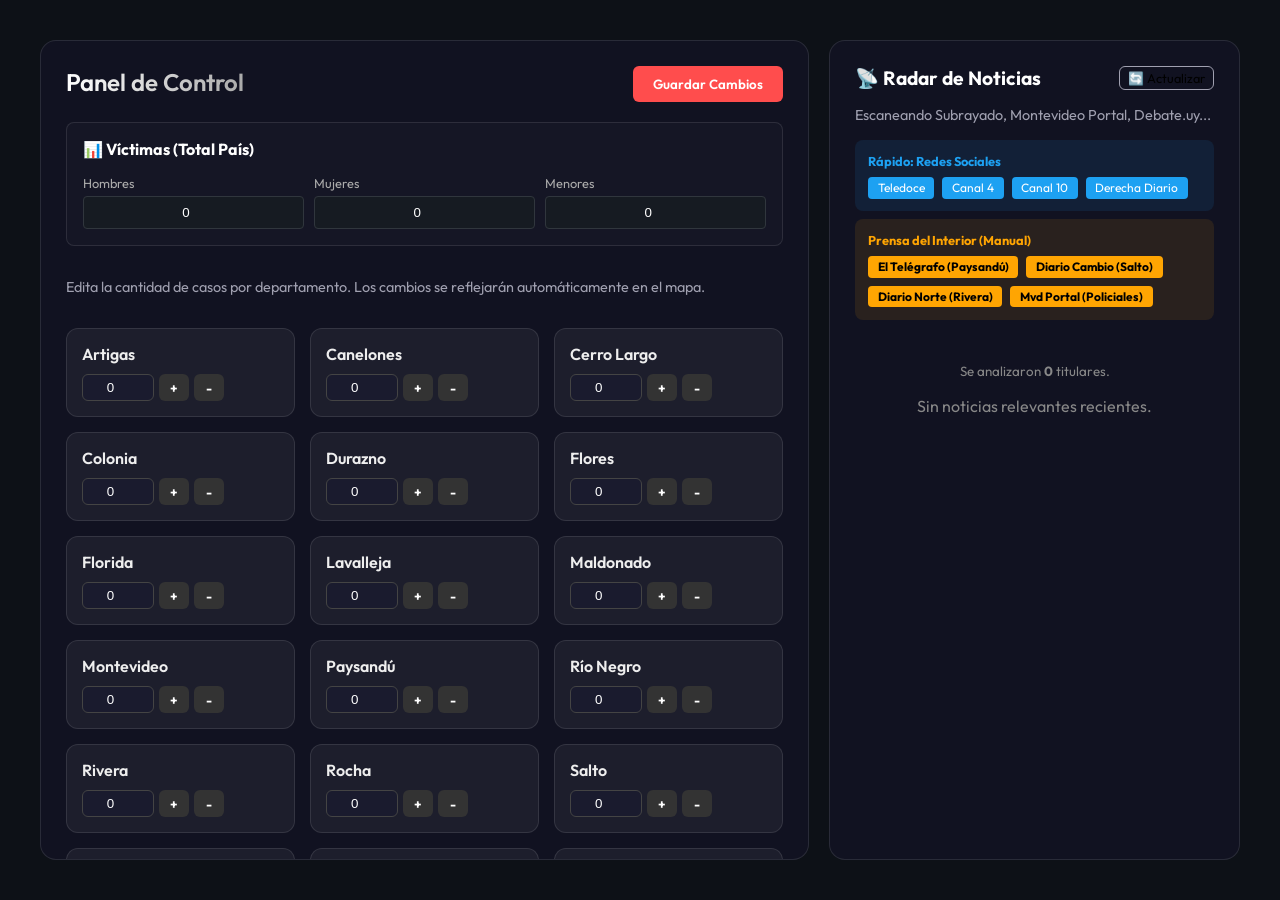
==== admin.html @ d65270fd "Add files via upload" ====
<!DOCTYPE html>
<html lang="es">

<head>
    <meta charset="UTF-8">
    <meta name="viewport" content="width=device-width, initial-scale=1.0">
    <title>Admin - Mapa Uruguay</title>
    <link href="https://fonts.googleapis.com/css2?family=Outfit:wght@300;400;600&display=swap" rel="stylesheet">
    <link rel="stylesheet" href="style.css">
    <style>
        body {
            background-color: #0d1117;
        }
    </style>
</head>

<body>
    <div class="admin-container">
        <!-- Columna Izquierda: Controles Manuales -->
        <div class="controls-section">
            <div class="admin-header">
                <h1>Panel de Control</h1>
                <button class="save-btn" onclick="saveAll()">Guardar Cambios</button>
            </div>

            <!-- Demografía -->
            <div
                style="margin-bottom: 2rem; border:1px solid rgba(255,255,255,0.1); padding:1rem; border-radius:8px; background:rgba(255,255,255,0.02);">
                <h3 style="margin-top:0; font-size:1rem; color:#fff;">📊 Víctimas (Total País)</h3>
                <div style="display:grid; grid-template-columns: 1fr 1fr 1fr; gap:10px;">
                    <div>
                        <label style="display:block; font-size:0.8rem; color:#aaa; margin-bottom:5px;">Hombres</label>
                        <input type="number" id="demo-men" value="0"
                            style="width:100%; box-sizing:border-box; padding:8px; background:#161b22; border:1px solid #30363d; color:white; border-radius:4px;">
                    </div>
                    <div>
                        <label style="display:block; font-size:0.8rem; color:#aaa; margin-bottom:5px;">Mujeres</label>
                        <input type="number" id="demo-women" value="0"
                            style="width:100%; box-sizing:border-box; padding:8px; background:#161b22; border:1px solid #30363d; color:white; border-radius:4px;">
                    </div>
                    <div>
                        <label style="display:block; font-size:0.8rem; color:#aaa; margin-bottom:5px;">Menores</label>
                        <input type="number" id="demo-minors" value="0"
                            style="width:100%; box-sizing:border-box; padding:8px; background:#161b22; border:1px solid #30363d; color:white; border-radius:4px;">
                    </div>
                </div>
            </div>

            <p class="subtitle" style="margin-bottom: 2rem;">Edita la cantidad de casos por departamento. Los cambios se
                reflejarán automáticamente en el mapa.</p>

            <div id="departments-grid" class="admin-grid">
                <!-- Items injected by JS -->
            </div>
        </div>

        <!-- Columna Derecha: Feed de Noticias en Vivo -->
        <div class="news-section">
            <div style="display:flex; justify-content:space-between; align-items:center; margin-bottom:1rem;">
                <h2 style="margin:0; font-size:1.2rem; color: #fff;">📡 Radar de Noticias</h2>
                <button onclick="fetchNews()"
                    style="background:transparent; border:1px solid var(--text-secondary); padding:0.2rem 0.5rem; font-size:0.8rem;">🔄
                    Actualizar</button>
            </div>
            <p class="subtitle" style="margin-bottom:1rem;">Escaneando Subrayado, Montevideo Portal, Debate.uy...</p>

            <div id="loading-feed" style="text-align: center; color: var(--text-secondary);">
                Buscando noticias recientes...
            </div>

            <div id="news-feed" class="news-feed-container">
                <!-- Noticias inyectadas aquí -->
            </div>
        </div>
    </div>

    <script src="admin.js"></script>
</body>

</html>
---- style.css ----
/* ====== BASE STYLES ====== */
:root {
    --bg-dark: #0a0b1e;
    --text-primary: #ffffff;
    --text-secondary: #a0a0b0;
    --accent: #ff4d4d;
    --glass-bg: rgba(255, 255, 255, 0.05);
    --glass-border: rgba(255, 255, 255, 0.1);
    --card-bg: rgba(20, 20, 40, 0.6);
}

body {
    margin: 0;
    padding: 0;
    background-color: var(--bg-dark);
    font-family: 'Outfit', sans-serif;
    color: var(--text-primary);
    overflow-x: hidden;
    /* Evitar scroll horizontal */
}

a {
    color: var(--accent);
    text-decoration: none;
}

/* ====== SCROLLBAR CUSTOMIZATION ====== */
::-webkit-scrollbar {
    width: 8px;
}

::-webkit-scrollbar-track {
    background: #0a0b1e;
}

::-webkit-scrollbar-thumb {
    background: #333;
    border-radius: 4px;
}

::-webkit-scrollbar-thumb:hover {
    background: #555;
}

/* ====== PUBLIC MAP UI ====== */
#map {
    width: 100vw;
    height: 100vh;
    z-index: 1;
}

.glass-panel {
    background: var(--glass-bg);
    backdrop-filter: blur(12px);
    -webkit-backdrop-filter: blur(12px);
    border: 1px solid var(--glass-border);
    border-radius: 16px;
    padding: 20px;
    box-shadow: 0 8px 32px 0 rgba(0, 0, 0, 0.37);
}

.hud-container {
    position: absolute;
    top: 20px;
    left: 20px;
    width: 300px;
    z-index: 1000;
}

h1 {
    font-size: 1.5rem;
    margin: 0 0 5px 0;
    font-weight: 600;
    background: linear-gradient(90deg, #fff, #aaa);
    -webkit-background-clip: text;
    background-clip: text;
    color: transparent;
}

.subtitle {
    font-size: 0.9rem;
    color: var(--text-secondary);
    margin: 0 0 20px 0;
}

.stats-row {
    display: flex;
    justify-content: space-between;
    margin-bottom: 20px;
}

.stat-item {
    display: flex;
    flex-direction: column;
}

.stat-value {
    font-size: 2rem;
    font-weight: 700;
    color: var(--accent);
}

.stat-label {
    font-size: 0.8rem;
    color: var(--text-secondary);
    text-transform: uppercase;
    letter-spacing: 1px;
}

/* RIGHT PANELS (Ranking + Demographics) */
.right-panel-container {
    position: absolute;
    top: 20px;
    right: 20px;
    width: 240px;
    max-height: 90vh;
    display: flex;
    flex-direction: column;
    gap: 15px;
    z-index: 1000;
}

.ranking-panel,
.demographics-panel {
    width: 100%;
    padding: 15px;
    box-sizing: border-box;
    max-height: 50vh;
    overflow-y: auto;
}

.ranking-item {
    display: flex;
    justify-content: space-between;
    align-items: center;
    padding: 8px 0;
    border-bottom: 1px solid rgba(255, 255, 255, 0.05);
    font-size: 0.9rem;
}

.ranking-item:last-child {
    border-bottom: none;
}

.rank-number {
    font-weight: bold;
    color: var(--accent);
    background: rgba(255, 77, 77, 0.1);
    padding: 2px 8px;
    border-radius: 12px;
    font-size: 0.8rem;
}

.rank-name {
    flex-grow: 1;
    margin-left: 10px;
    color: #ddd;
}

.demo-grid {
    display: flex;
    flex-direction: column;
    gap: 10px;
}

.demo-item {
    display: flex;
    justify-content: space-between;
    align-items: center;
    background: rgba(255, 255, 255, 0.03);
    padding: 8px 10px;
    border-radius: 8px;
}

.demo-label {
    font-size: 0.9rem;
    color: var(--text-secondary);
}

.demo-value {
    font-weight: bold;
    color: #fff;
}

.legend {
    margin-top: 10px;
}

.gradient-bar {
    height: 8px;
    background: linear-gradient(90deg, #3b82f6, #f97316, #ef4444);
    border-radius: 4px;
    margin-bottom: 5px;
}

.legend-labels {
    display: flex;
    justify-content: space-between;
    font-size: 0.8rem;
    color: var(--text-secondary);
}

.custom-tooltip {
    position: absolute;
    background: rgba(10, 11, 30, 0.9);
    border: 1px solid var(--glass-border);
    padding: 10px 15px;
    border-radius: 8px;
    color: #fff;
    pointer-events: none;
    z-index: 2000;
    font-size: 0.9rem;
    box-shadow: 0 4px 15px rgba(0, 0, 0, 0.5);
    white-space: nowrap;
}

.dept-label {
    background: transparent;
    border: none;
    box-shadow: none;
    color: rgba(255, 255, 255, 0.7);
    font-family: 'Outfit', sans-serif;
    font-size: 10px;
    font-weight: 600;
    text-shadow: 0 0 3px #000;
    text-align: center;
    pointer-events: none;
}

/* ====== ADMIN PANEL STYLES ====== */
.admin-container {
    display: flex;
    gap: 20px;
    max-width: 1200px;
    margin: 40px auto;
    padding: 0 20px;
    height: calc(100vh - 80px);
    /* Full height minus margins */
}

.controls-section {
    flex: 2;
    background: var(--card-bg);
    border: 1px solid var(--glass-border);
    border-radius: 16px;
    padding: 25px;
    overflow-y: auto;
}

.news-section {
    flex: 1;
    background: var(--card-bg);
    border: 1px solid var(--glass-border);
    border-radius: 16px;
    padding: 25px;
    display: flex;
    flex-direction: column;
    overflow-y: auto;
}

.admin-header {
    display: flex;
    justify-content: space-between;
    align-items: center;
    margin-bottom: 20px;
}

.admin-grid {
    display: grid;
    grid-template-columns: repeat(auto-fill, minmax(200px, 1fr));
    gap: 15px;
}

.dept-card {
    background: rgba(255, 255, 255, 0.05);
    border: 1px solid rgba(255, 255, 255, 0.1);
    padding: 15px;
    border-radius: 12px;
    display: flex;
    flex-direction: column;
    justify-content: space-between;
    transition: transform 0.2s;
}

.dept-card:hover {
    transform: translateY(-2px);
    border-color: rgba(255, 255, 255, 0.2);
}

.dept-name {
    font-weight: 600;
    margin-bottom: 10px;
    display: block;
    color: #eee;
}

.input-group {
    display: flex;
    gap: 5px;
}

/* Inputs & Buttons */
input[type="number"] {
    background: #1a1b2e;
    border: 1px solid #444;
    color: #fff;
    padding: 5px;
    border-radius: 6px;
    width: 60px;
    text-align: center;
}

button {
    cursor: pointer;
    font-family: inherit;
    border: none;
    border-radius: 6px;
    transition: all 0.2s;
}

.input-group button {
    background: #333;
    color: #fff;
    width: 30px;
    font-weight: bold;
}

.input-group button:hover {
    background: #555;
}

.save-btn {
    background: var(--accent);
    color: white;
    padding: 10px 20px;
    font-weight: 600;
}

.save-btn:hover {
    background: #ff3333;
    box-shadow: 0 0 10px rgba(255, 77, 77, 0.4);
}

.confirm-btn {
    background: #3b82f6;
    color: white;
    padding: 4px 10px;
    font-size: 0.8rem;
}

.confirm-btn:hover {
    background: #2563eb;
}

/* News Feed Items */
.news-item {
    background: rgba(0, 0, 0, 0.2);
    border-left: 3px solid #555;
    padding: 12px;
    margin-bottom: 12px;
    border-radius: 0 8px 8px 0;
}

.news-source {
    font-size: 0.7rem;
    text-transform: uppercase;
    color: var(--accent);
    font-weight: bold;
    margin-right: 10px;
}

.news-date {
    font-size: 0.75rem;
    color: #777;
}

.news-title {
    margin-top: 5px;
    font-size: 0.95rem;
    line-height: 1.4;
}

.news-title a:hover {
    text-decoration: underline;
}

.suggested-action {
    margin-top: 10px;
    background: rgba(59, 130, 246, 0.1);
    border: 1px solid rgba(59, 130, 246, 0.3);
    padding: 8px;
    border-radius: 6px;
    display: flex;
    justify-content: space-between;
    align-items: center;
}


/* ====== MOBILE RESPONSIVE ====== */
@media (max-width: 768px) {

    /* HUD moves to top-left with minimal padding */
    .hud-container {
        width: auto;
        left: 10px;
        right: 10px;
        top: 10px;
        padding: 0;
        pointer-events: none;
        /* Let clicks pass through container to map */
    }

    .hud-container .glass-panel {
        padding: 10px 15px;
        pointer-events: auto;
        /* Re-enable pointer events for the panel itself */
    }

    .hud-container h1 {
        font-size: 1.1rem;
    }

    .hud-container .subtitle {
        margin-bottom: 5px;
        font-size: 0.75rem;
    }

    .hud-container .stats-row {
        margin-bottom: 5px;
    }

    .hud-container .stat-value {
        font-size: 1.2rem;
    }

    .hud-container .stat-label {
        font-size: 0.6rem;
    }

    /* Legend Compact */
    .legend {
        display: flex;
        align-items: center;
        gap: 10px;
        margin-top: 5px;
    }

    .gradient-bar {
        width: 80px;
        margin-bottom: 0;
    }

    .legend-labels {
        display: none;
    }

    /* Right Panel moves to Bottom Drawer */
    .right-panel-container {
        width: auto;
        left: 10px;
        right: 10px;
        top: auto;
        bottom: 20px;
        flex-direction: row;
        /* Stack horizontally if possible */
        gap: 10px;
        max-height: 35vh;
        pointer-events: none;
    }

    .ranking-panel,
    .demographics-panel {
        flex: 1;
        font-size: 0.8rem;
        padding: 10px;
        pointer-events: auto;
        background: rgba(10, 11, 30, 0.85);
        /* Slightly more opaque for readability */
    }

    .ranking-panel h3,
    .demographics-panel h3 {
        font-size: 0.8rem;
        margin-bottom: 5px;
        padding-bottom: 5px;
    }

    /* Make Admin Panel Single Column */
    .admin-container {
        flex-direction: column;
        height: auto;
        margin: 20px auto;
        padding-bottom: 40px;
    }

    .controls-section,
    .news-section {
        flex: none;
        width: 100%;
        max-height: none;
        overflow: visible;
        box-sizing: border-box;
        /* Ensure padding doesn't overflow width */
    }
}
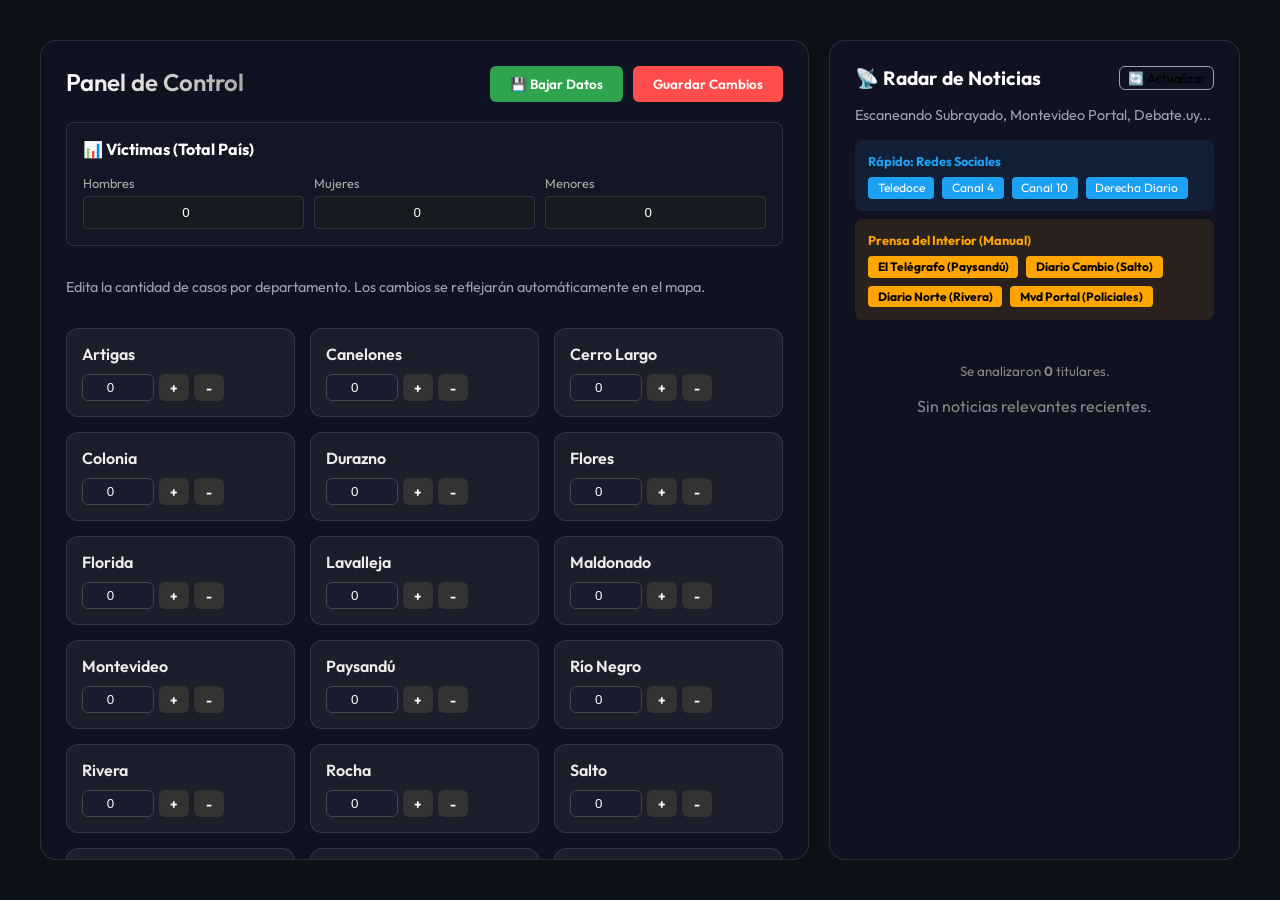
==== commit 3045d4a9: "Add files via upload" ====
--- a/admin.html
+++ b/admin.html
@@ -20,7 +20,11 @@
         <div class="controls-section">
             <div class="admin-header">
                 <h1>Panel de Control</h1>
-                <button class="save-btn" onclick="saveAll()">Guardar Cambios</button>
+                <div style="display:flex; gap:10px;">
+                    <button class="save-btn" style="background:#2ea44f;" onclick="downloadData()">💾 Bajar
+                        Datos</button>
+                    <button class="save-btn" onclick="saveAll()">Guardar Cambios</button>
+                </div>
             </div>
 
             <!-- Demografía -->
